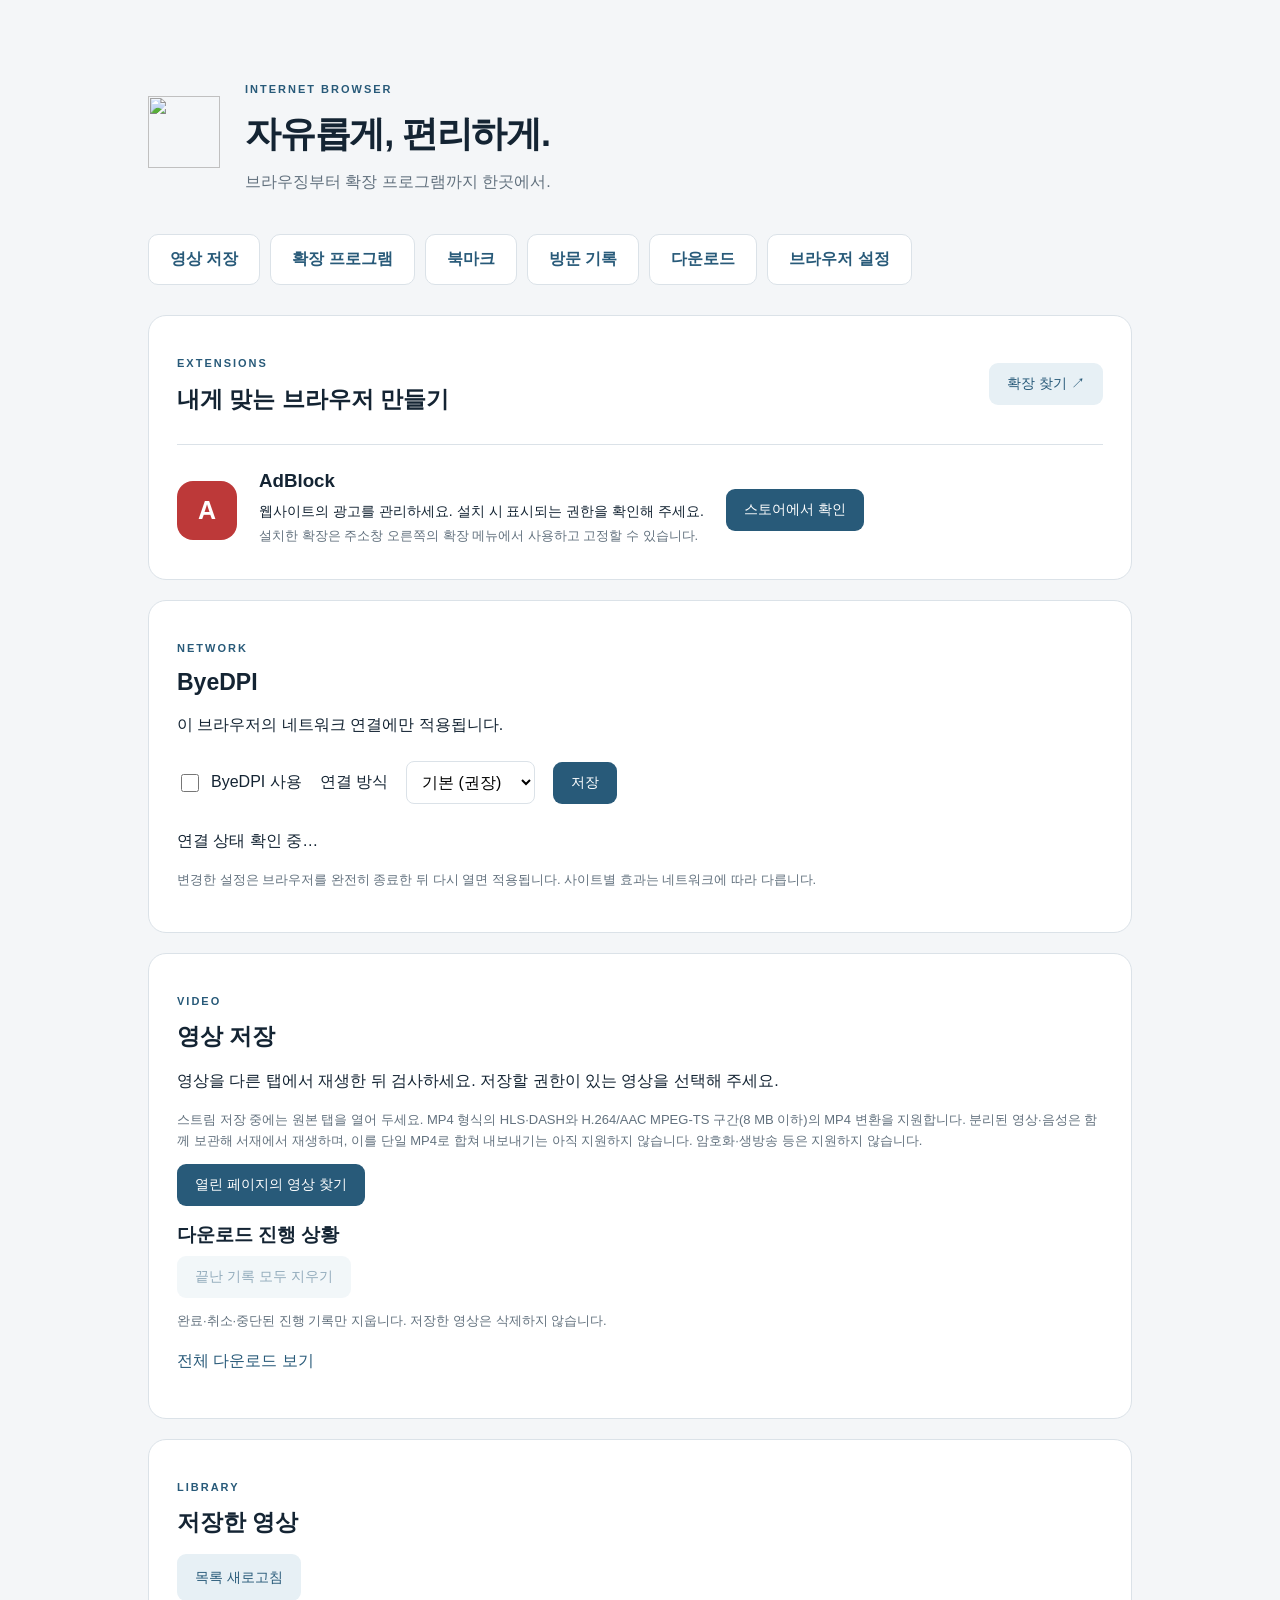
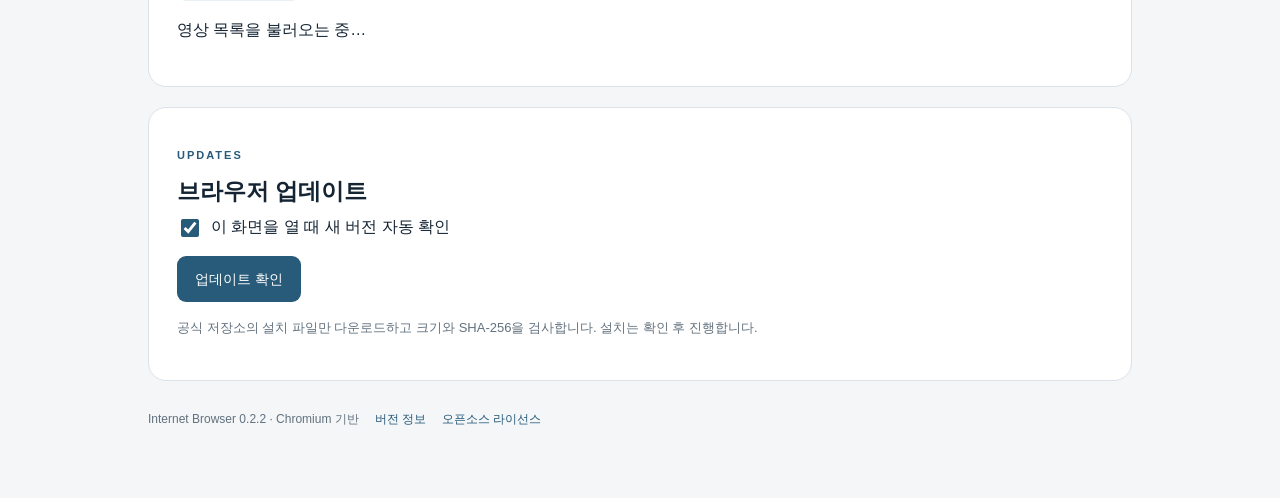
==== native/chromium/windows/resources/index.html @ b32a6915 "fix(video): clear progress records and save generic HLS audio" ====
<!doctype html>
<html lang="ko">
<head><meta charset="utf-8"><meta name="viewport" content="width=device-width, initial-scale=1">
<title>Internet Browser</title><link rel="stylesheet" href="style.css"></head>
<body>
<main>
  <header><img src="logo.svg" width="72" height="72" alt="" aria-hidden="true"><div><p class="eyebrow">INTERNET BROWSER</p><h1>자유롭게, 편리하게.</h1><p>브라우징부터 확장 프로그램까지 한곳에서.</p></div></header>
  <nav aria-label="브라우저 기능">
    <a href="#capture-section">영상 저장</a>
    <a href="chrome://extensions/">확장 프로그램</a>
    <a href="chrome://bookmarks/">북마크</a>
    <a href="chrome://history/">방문 기록</a>
    <a href="chrome://downloads/">다운로드</a>
    <a href="chrome://settings/">브라우저 설정</a>
  </nav>
  <section>
    <div class="section-heading"><div><p class="eyebrow">EXTENSIONS</p><h2>내게 맞는 브라우저 만들기</h2></div><a class="button secondary" href="https://chromewebstore.google.com/">확장 찾기 ↗</a></div>
    <article><div class="badge">A</div><div><h3>AdBlock</h3><p>웹사이트의 광고를 관리하세요. 설치 시 표시되는 권한을 확인해 주세요.</p><p class="muted">설치한 확장은 주소창 오른쪽의 확장 메뉴에서 사용하고 고정할 수 있습니다.</p></div><a class="button" href="https://chromewebstore.google.com/detail/adblock/gighmmpiobklfepjocnamgkkbiglidom">스토어에서 확인</a></article>
  </section>
  <section>
    <p class="eyebrow">NETWORK</p><h2>ByeDPI</h2><p>이 브라우저의 네트워크 연결에만 적용됩니다.</p>
    <form id="dpi-form"><label class="toggle"><input id="enabled" type="checkbox"> ByeDPI 사용</label>
      <label for="preset">연결 방식</label><select id="preset" required><option value="balanced">기본 (권장)</option><option value="split">분할 전송</option><option value="disorder">역순 전송</option><option value="aggressive">강화 우회</option><option value="custom">사용자 지정</option></select>
      <fieldset id="custom-options" hidden disabled><legend>사용자 지정 옵션</legend>
        <div><label class="toggle"><input id="custom-split" type="checkbox" checked> 분할 전송</label><input id="custom-splitValue" aria-label="분할 위치" type="text" value="1+s" maxlength="32" pattern="-?[0-9]{1,5}(:[0-9]{1,3}){0,2}(\+[shnem]{1,3})?"></div>
        <div><label class="toggle"><input id="custom-disorder" type="checkbox"> 역순 전송</label><input id="custom-disorderValue" aria-label="역순 위치" type="text" value="3+s" maxlength="32" pattern="-?[0-9]{1,5}(:[0-9]{1,3}){0,2}(\+[shnem]{1,3})?"></div>
        <div><label class="toggle"><input id="custom-tlsRecord" type="checkbox" checked> TLS 레코드 분할</label><input id="custom-tlsValue" aria-label="TLS 분할 위치" type="text" value="1+s" maxlength="32" pattern="-?[0-9]{1,5}(:[0-9]{1,3}){0,2}(\+[shnem]{1,3})?"></div>
        <label class="toggle"><input id="custom-autoRetry" type="checkbox" checked> 자동 재시도</label>
        <label class="toggle"><input id="custom-httpModification" type="checkbox"> HTTP 헤더 변형</label>
        <div><label class="toggle"><input id="custom-fakePacket" type="checkbox"> 가짜 패킷 사용</label><label for="custom-fakeTtl">TTL (1–64)</label><input id="custom-fakeTtl" type="number" min="1" max="64" step="1" value="8"></div>
        <p class="muted">분할 위치 예: 1+s, 3+s, -1+e. 선택한 옵션은 이 브라우저에만 적용됩니다.</p>
      </fieldset>
      <button type="submit">저장</button>
    </form>
    <p id="transport-status" role="status">연결 상태 확인 중…</p><p id="save-status" role="status"></p>
    <p class="muted">변경한 설정은 브라우저를 완전히 종료한 뒤 다시 열면 적용됩니다. 사이트별 효과는 네트워크에 따라 다릅니다.</p>
  </section>
  <section id="legacy-section" hidden>
    <p class="eyebrow">YOUR DATA</p><h2>이전 브라우저의 데이터</h2>
    <p>기존 데이터는 보관한 채 새 브라우저에서도 사용할 수 있습니다.</p>
    <button id="import-bookmarks">북마크 가져오기</button><p id="import-status" role="status"></p>
    <details><summary>이전 방문 기록</summary><ul id="legacy-history"></ul></details>
  </section>
  <section id="capture-section">
    <p class="eyebrow">VIDEO</p><h2>영상 저장</h2>
    <p>영상을 다른 탭에서 재생한 뒤 검사하세요. 저장할 권한이 있는 영상을 선택해 주세요.</p>
    <p class="muted">스트림 저장 중에는 원본 탭을 열어 두세요. MP4 형식의 HLS·DASH와 H.264/AAC MPEG-TS 구간(8 MB 이하)의 MP4 변환을 지원합니다. 분리된 영상·음성은 함께 보관해 서재에서 재생하며, 이를 단일 MP4로 합쳐 내보내기는 아직 지원하지 않습니다. 암호화·생방송 등은 지원하지 않습니다.</p>
    <button id="scan-videos">열린 페이지의 영상 찾기</button>
    <p id="capture-status" role="status"></p><ul id="capture-reasons"></ul><div id="capture-results"></div>
    <h3>다운로드 진행 상황</h3>
    <button id="clear-video-transfers" class="secondary" disabled>끝난 기록 모두 지우기</button>
    <p class="muted">완료·취소·중단된 진행 기록만 지웁니다. 저장한 영상은 삭제하지 않습니다.</p>
    <div id="video-transfers"></div>
    <p><a href="chrome://downloads/">전체 다운로드 보기</a></p>
  </section>
  <section>
    <p class="eyebrow">LIBRARY</p><h2>저장한 영상</h2>
    <p><button id="refresh-videos" class="secondary">목록 새로고침</button></p><p id="video-status" role="status">영상 목록을 불러오는 중…</p><ul id="videos"></ul>
  </section>
  <section id="update-section">
    <p class="eyebrow">UPDATES</p><h2>브라우저 업데이트</h2>
    <label class="toggle"><input id="update-auto" type="checkbox" checked> 이 화면을 열 때 새 버전 자동 확인</label>
    <p><button id="update-check">업데이트 확인</button></p><p id="update-status" role="status"></p>
    <div id="update-release" hidden><h3 id="update-title"></h3><pre id="update-notes"></pre>
      <p><a id="update-page" target="_blank" rel="noopener">공식 릴리스 보기 ↗</a></p>
      <button id="update-download" disabled>다운로드 및 검증</button>
      <button id="update-install" hidden>검증된 업데이트 설치</button>
      <button id="update-settings" hidden>Android 설치 권한 설정</button>
      <button id="update-snooze" class="secondary">7일 뒤 다시 알림</button>
    </div>
    <p class="muted">공식 저장소의 설치 파일만 다운로드하고 크기와 SHA-256을 검사합니다. 설치는 확인 후 진행합니다.</p>
  </section>
  <footer>Internet Browser 0.2.2 · Chromium 기반 <a href="chrome://version/">버전 정보</a> <a href="licenses.html">오픈소스 라이선스</a></footer>
</main><script type="module" src="app.js"></script>
</body></html>
---- native/chromium/windows/resources/style.css ----
:root{font-family:"Segoe UI","Malgun Gothic",sans-serif;color-scheme:light dark;--bg:#f4f6f8;--paper:#fff;--fg:#142433;--muted:#62717e;--line:#dbe2e8;--accent:#285a79;--soft:#e7f0f5}*{box-sizing:border-box}body{margin:0;background:var(--bg);color:var(--fg)}main{max-width:1040px;margin:70px auto;padding:0 28px}header{display:flex;align-items:center;gap:25px;margin-bottom:40px}.mark{font-size:72px;line-height:1}.eyebrow{font-size:11px;letter-spacing:2px;font-weight:700;color:var(--accent)}h1{font-size:36px;letter-spacing:-1.2px;margin:10px 0}h2{font-size:23px;margin:9px 0}h3{margin:0 0 8px}p{line-height:1.6}header p:last-child{margin:0;color:var(--muted)}nav{display:flex;gap:10px;flex-wrap:wrap;margin:30px 0}a{color:var(--accent);text-decoration:none}nav a{padding:14px 21px;border-radius:10px;background:var(--paper);border:1px solid var(--line);font-weight:600}a:hover{text-decoration:underline}section{background:var(--paper);border:1px solid var(--line);border-radius:18px;padding:28px;margin:20px 0}.section-heading{display:flex;justify-content:space-between;align-items:center;gap:18px}article{display:flex;align-items:center;gap:22px;border-top:1px solid var(--line);padding-top:25px;margin-top:20px}article p{font-size:14px;margin:4px 0}.badge{font-size:25px;font-weight:800;padding:15px 21px;color:#fff;background:#bd3939;border-radius:16px}.button,button{display:inline-block;flex-shrink:0;white-space:nowrap;border:0;border-radius:9px;background:var(--accent);color:white;font:inherit;font-size:14px;padding:12px 18px;cursor:pointer}.secondary{background:var(--soft);color:var(--accent)}.muted{color:var(--muted);font-size:13px}form{display:flex;gap:18px;align-items:center;flex-wrap:wrap;margin:24px 0}.toggle{display:flex;gap:9px;align-items:center}input{width:18px;height:18px;accent-color:var(--accent)}select{padding:11px;font:inherit;border:1px solid var(--line);border-radius:8px;background:var(--paper)}footer{font-size:12px;color:var(--muted);display:flex;gap:16px;flex-wrap:wrap;margin:30px 0}button:disabled{opacity:.5;cursor:wait}a:focus-visible,button:focus-visible,input:focus-visible,select:focus-visible{outline:3px solid #3d96d8;outline-offset:4px}@media(max-width:760px){main{margin:35px auto}h1{font-size:28px}article{flex-wrap:wrap}.section-heading{align-items:flex-start;flex-direction:column}}@media(prefers-color-scheme:dark){:root{--bg:#101a22;--paper:#192630;--fg:#edf3f8;--muted:#a2b1bc;--line:#334450;--accent:#8fc9e9;--soft:#233d4e}.button,button{color:#10212c}.secondary{color:var(--accent)}}

[hidden]{display:none!important}#custom-options{flex-basis:100%;display:grid;grid-template-columns:repeat(2,minmax(0,1fr));gap:18px;padding:20px;border:1px solid var(--line);border-radius:10px}#custom-options>div{display:flex;gap:10px;align-items:center;flex-wrap:wrap}#custom-options p{grid-column:1/-1}#custom-options input[type=text],#custom-options input[type=number]{width:130px;height:auto;padding:8px;font:inherit;border:1px solid var(--line);border-radius:6px;background:var(--paper);color:var(--fg)}@media(max-width:600px){#custom-options{grid-template-columns:1fr}}

pre{white-space:pre-wrap;overflow-wrap:anywhere;font:12px/1.7 ui-monospace,Consolas,monospace}

#videos{list-style:none;padding:0}#videos li{display:flex;align-items:center;gap:10px;margin:12px 0}#videos li>button:first-child{white-space:normal;overflow-wrap:anywhere;text-align:left;flex:1;min-width:0}#videos .rename-video{flex:none}
#capture-results article>div{min-width:0;flex:1}#capture-results select{max-width:100%;white-space:normal}#capture-reasons{font-size:14px;line-height:1.7}.video-transfer{border-top:1px solid var(--line);padding:12px 0;overflow-wrap:anywhere}.video-transfer progress{display:block;width:100%;margin:10px 0}.video-transfer button{margin:4px 8px 4px 0}
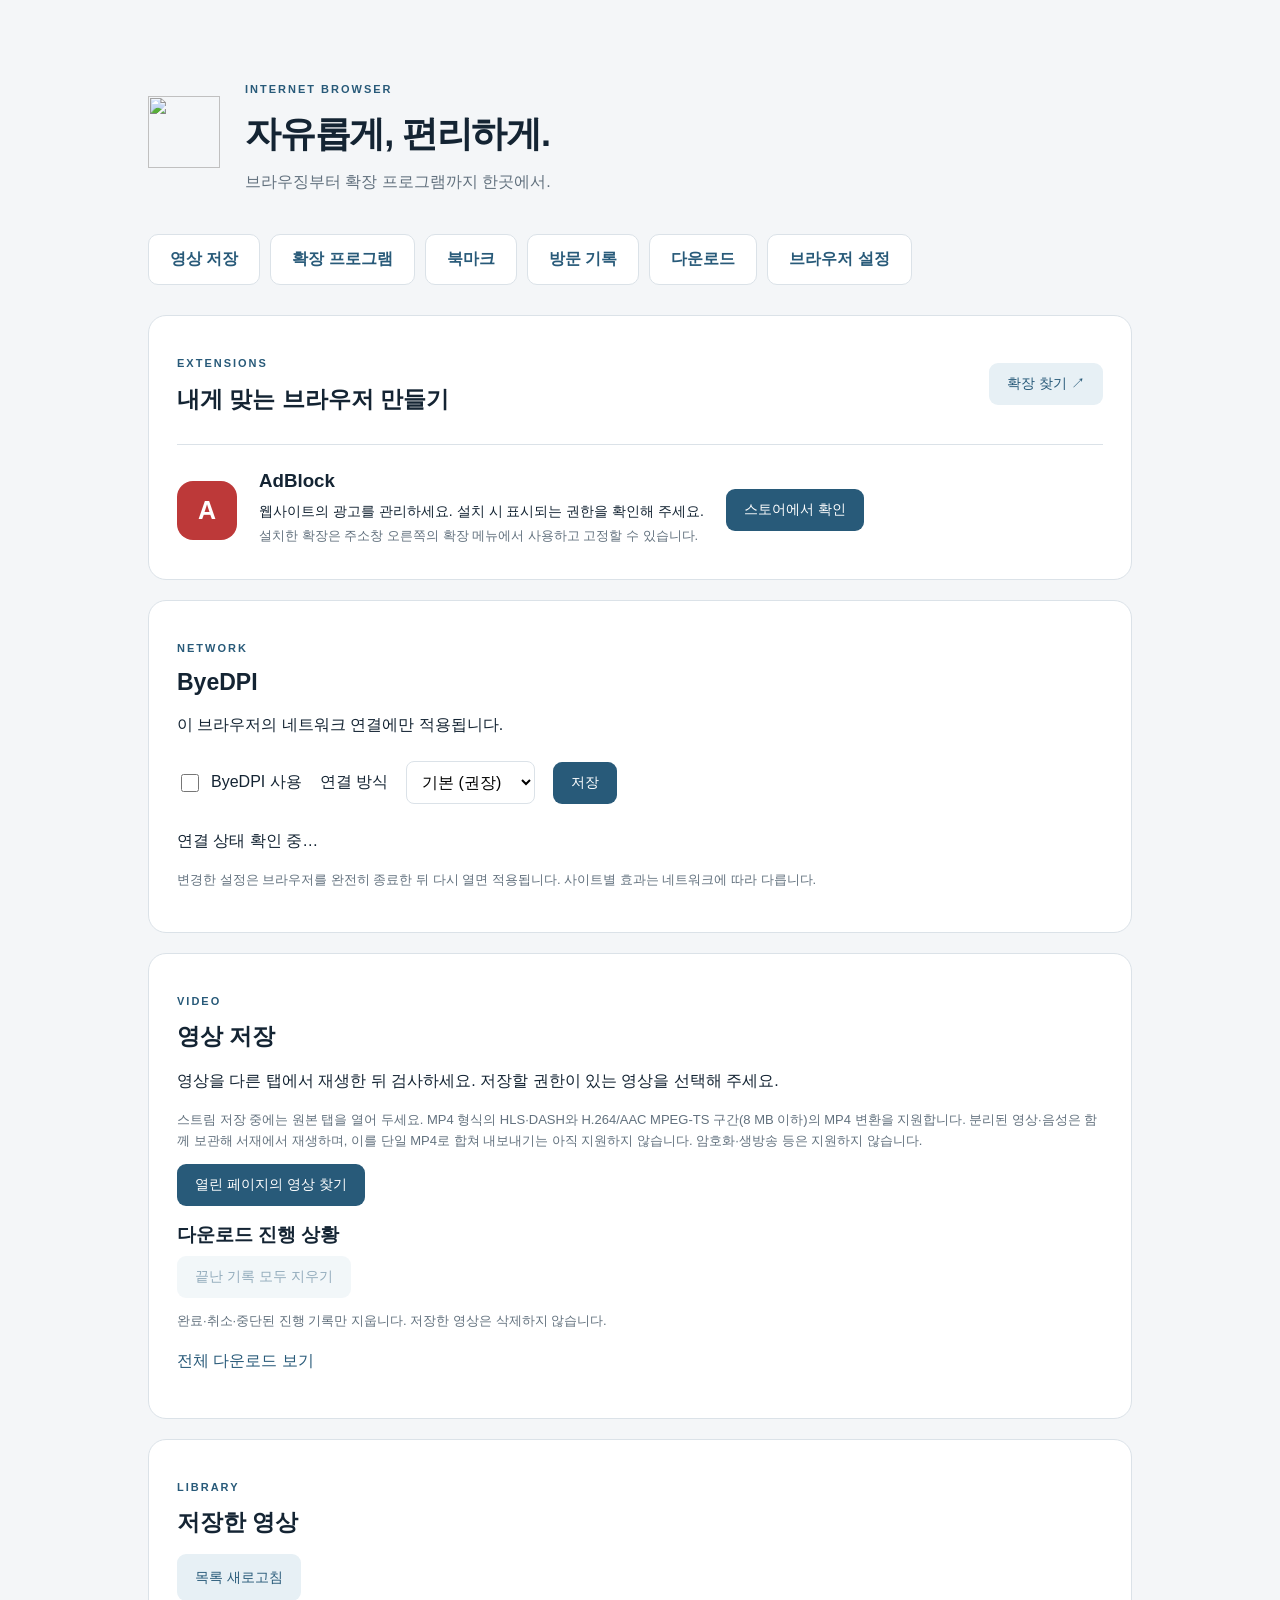
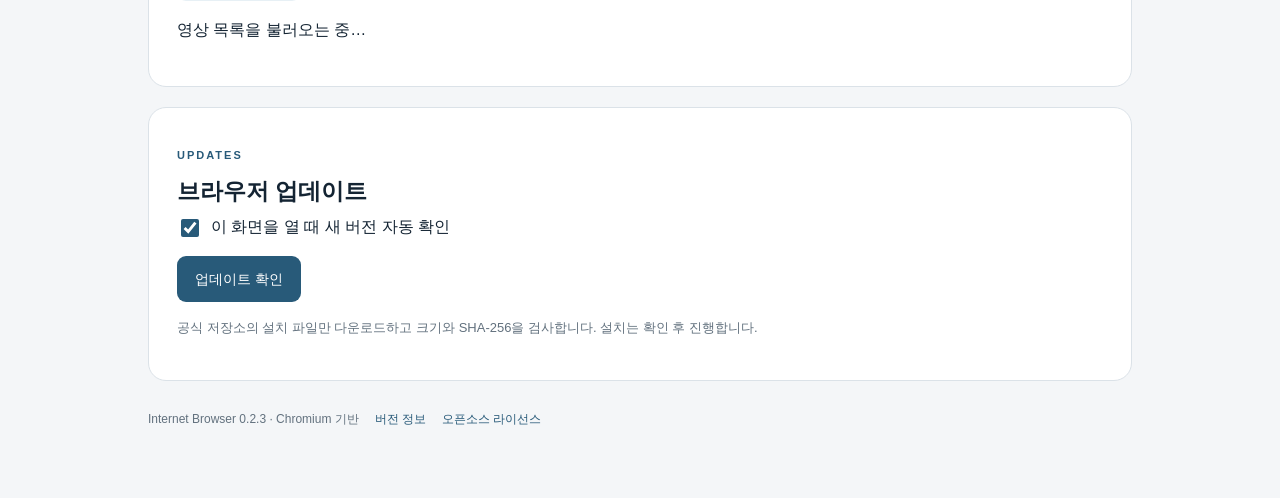
==== commit de0a0dfd: "Fix Android private video playback and add external app routing preference for v0.2.3" ====
--- a/native/chromium/windows/resources/index.html
+++ b/native/chromium/windows/resources/index.html
@@ -35,6 +35,12 @@
     <p id="transport-status" role="status">연결 상태 확인 중…</p><p id="save-status" role="status"></p>
     <p class="muted">변경한 설정은 브라우저를 완전히 종료한 뒤 다시 열면 적용됩니다. 사이트별 효과는 네트워크에 따라 다릅니다.</p>
   </section>
+  <section id="navigation-section" hidden>
+    <p class="eyebrow">BROWSING</p><h2>링크 열기</h2>
+    <label class="toggle"><input id="block-external-apps" type="checkbox" checked> 웹 링크를 외부 앱으로 자동 열지 않기</label>
+    <p class="muted">지원 앱이 설치돼 있어도 웹사이트는 이 브라우저에서 엽니다. 앱 전용 링크에 웹 주소가 없으면 열리지 않을 수 있습니다. 전화·문자·이메일 링크와 업데이트 설치는 별도로 동작합니다.</p>
+    <p id="navigation-status" role="status"></p>
+  </section>
   <section id="legacy-section" hidden>
     <p class="eyebrow">YOUR DATA</p><h2>이전 브라우저의 데이터</h2>
     <p>기존 데이터는 보관한 채 새 브라우저에서도 사용할 수 있습니다.</p>
@@ -70,6 +76,6 @@
     </div>
     <p class="muted">공식 저장소의 설치 파일만 다운로드하고 크기와 SHA-256을 검사합니다. 설치는 확인 후 진행합니다.</p>
   </section>
-  <footer>Internet Browser 0.2.2 · Chromium 기반 <a href="chrome://version/">버전 정보</a> <a href="licenses.html">오픈소스 라이선스</a></footer>
+  <footer>Internet Browser 0.2.3 · Chromium 기반 <a href="chrome://version/">버전 정보</a> <a href="licenses.html">오픈소스 라이선스</a></footer>
 </main><script type="module" src="app.js"></script>
 </body></html>
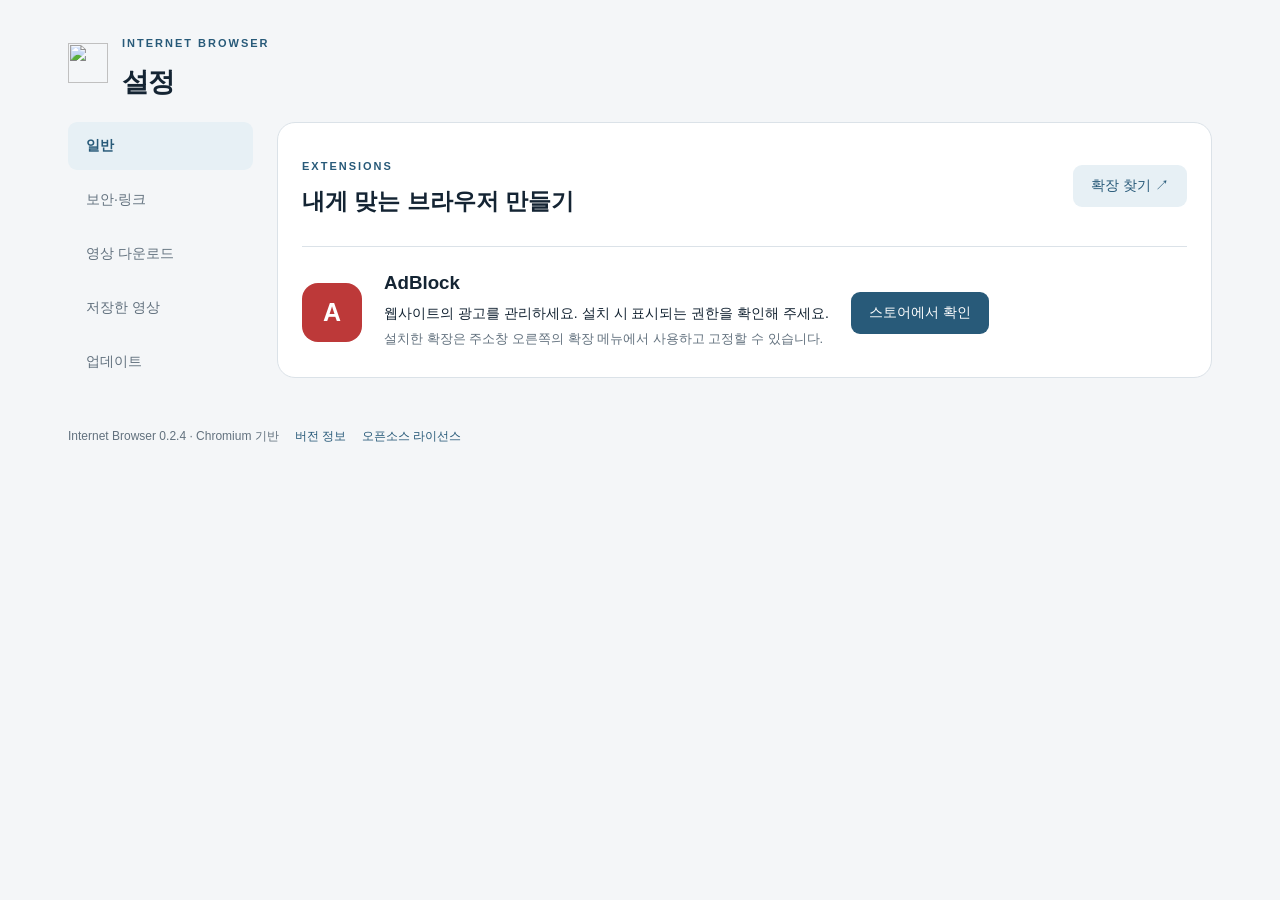
==== commit 468dfe37: "Add dedicated settings, update progress and video management for v0.2.4" ====
--- a/native/chromium/windows/resources/index.html
+++ b/native/chromium/windows/resources/index.html
@@ -1,22 +1,32 @@
 <!doctype html>
 <html lang="ko">
 <head><meta charset="utf-8"><meta name="viewport" content="width=device-width, initial-scale=1">
-<title>Internet Browser</title><link rel="stylesheet" href="style.css"></head>
+<title>Internet Browser 설정</title><link rel="stylesheet" href="style.css"></head>
 <body>
 <main>
-  <header><img src="logo.svg" width="72" height="72" alt="" aria-hidden="true"><div><p class="eyebrow">INTERNET BROWSER</p><h1>자유롭게, 편리하게.</h1><p>브라우징부터 확장 프로그램까지 한곳에서.</p></div></header>
-  <nav aria-label="브라우저 기능">
-    <a href="#capture-section">영상 저장</a>
-    <a href="chrome://extensions/">확장 프로그램</a>
-    <a href="chrome://bookmarks/">북마크</a>
-    <a href="chrome://history/">방문 기록</a>
-    <a href="chrome://downloads/">다운로드</a>
-    <a href="chrome://settings/">브라우저 설정</a>
+  <header class="settings-header"><img src="logo.svg" width="40" height="40" alt=""><div><p class="eyebrow">INTERNET BROWSER</p><h1>설정</h1></div></header>
+  <div class="settings-layout">
+  <nav class="settings-tabs" role="tablist" aria-label="설정 항목">
+    <button role="tab" id="tab-general" aria-controls="panel-general" aria-selected="true" tabindex="0" data-settings-tab="general">일반</button>
+    <button role="tab" id="tab-security" aria-controls="panel-security" aria-selected="false" tabindex="-1" data-settings-tab="security">보안·링크</button>
+    <button role="tab" id="tab-video" aria-controls="panel-video" aria-selected="false" tabindex="-1" data-settings-tab="video">영상 다운로드</button>
+    <button role="tab" id="tab-library" aria-controls="panel-library" aria-selected="false" tabindex="-1" data-settings-tab="library">저장한 영상</button>
+    <button role="tab" id="tab-updates" aria-controls="panel-updates" aria-selected="false" tabindex="-1" data-settings-tab="updates">업데이트</button>
   </nav>
+  <div class="settings-content">
+  <div role="tabpanel" id="panel-general" aria-labelledby="tab-general" data-settings-panel="general">
   <section>
     <div class="section-heading"><div><p class="eyebrow">EXTENSIONS</p><h2>내게 맞는 브라우저 만들기</h2></div><a class="button secondary" href="https://chromewebstore.google.com/">확장 찾기 ↗</a></div>
     <article><div class="badge">A</div><div><h3>AdBlock</h3><p>웹사이트의 광고를 관리하세요. 설치 시 표시되는 권한을 확인해 주세요.</p><p class="muted">설치한 확장은 주소창 오른쪽의 확장 메뉴에서 사용하고 고정할 수 있습니다.</p></div><a class="button" href="https://chromewebstore.google.com/detail/adblock/gighmmpiobklfepjocnamgkkbiglidom">스토어에서 확인</a></article>
   </section>
+  <section id="legacy-section" hidden>
+    <p class="eyebrow">YOUR DATA</p><h2>이전 브라우저의 데이터</h2>
+    <p>기존 데이터는 보관한 채 새 브라우저에서도 사용할 수 있습니다.</p>
+    <button id="import-bookmarks">북마크 가져오기</button><p id="import-status" role="status"></p>
+    <details><summary>이전 방문 기록</summary><ul id="legacy-history"></ul></details>
+  </section>
+  </div>
+  <div role="tabpanel" id="panel-security" aria-labelledby="tab-security" data-settings-panel="security" hidden>
   <section>
     <p class="eyebrow">NETWORK</p><h2>ByeDPI</h2><p>이 브라우저의 네트워크 연결에만 적용됩니다.</p>
     <form id="dpi-form"><label class="toggle"><input id="enabled" type="checkbox"> ByeDPI 사용</label>
@@ -41,17 +51,16 @@
     <p class="muted">지원 앱이 설치돼 있어도 웹사이트는 이 브라우저에서 엽니다. 앱 전용 링크에 웹 주소가 없으면 열리지 않을 수 있습니다. 전화·문자·이메일 링크와 업데이트 설치는 별도로 동작합니다.</p>
     <p id="navigation-status" role="status"></p>
   </section>
-  <section id="legacy-section" hidden>
-    <p class="eyebrow">YOUR DATA</p><h2>이전 브라우저의 데이터</h2>
-    <p>기존 데이터는 보관한 채 새 브라우저에서도 사용할 수 있습니다.</p>
-    <button id="import-bookmarks">북마크 가져오기</button><p id="import-status" role="status"></p>
-    <details><summary>이전 방문 기록</summary><ul id="legacy-history"></ul></details>
-  </section>
+  </div>
+  <div role="tabpanel" id="panel-video" aria-labelledby="tab-video" data-settings-panel="video" hidden>
   <section id="capture-section">
     <p class="eyebrow">VIDEO</p><h2>영상 저장</h2>
     <p>영상을 다른 탭에서 재생한 뒤 검사하세요. 저장할 권한이 있는 영상을 선택해 주세요.</p>
     <p class="muted">스트림 저장 중에는 원본 탭을 열어 두세요. MP4 형식의 HLS·DASH와 H.264/AAC MPEG-TS 구간(8 MB 이하)의 MP4 변환을 지원합니다. 분리된 영상·음성은 함께 보관해 서재에서 재생하며, 이를 단일 MP4로 합쳐 내보내기는 아직 지원하지 않습니다. 암호화·생방송 등은 지원하지 않습니다.</p>
-    <button id="scan-videos">열린 페이지의 영상 찾기</button>
+    <label for="capture-tab">영상을 찾을 웹 탭</label>
+    <select id="capture-tab" aria-label="영상을 찾을 웹 탭"></select>
+    <button id="refresh-capture-tabs" class="secondary">탭 목록 새로고침</button>
+    <button id="scan-videos">선택한 탭에서 영상 찾기</button>
     <p id="capture-status" role="status"></p><ul id="capture-reasons"></ul><div id="capture-results"></div>
     <h3>다운로드 진행 상황</h3>
     <button id="clear-video-transfers" class="secondary" disabled>끝난 기록 모두 지우기</button>
@@ -59,10 +68,19 @@
     <div id="video-transfers"></div>
     <p><a href="chrome://downloads/">전체 다운로드 보기</a></p>
   </section>
+  </div>
+  <div role="tabpanel" id="panel-library" aria-labelledby="tab-library" data-settings-panel="library" hidden>
   <section>
     <p class="eyebrow">LIBRARY</p><h2>저장한 영상</h2>
-    <p><button id="refresh-videos" class="secondary">목록 새로고침</button></p><p id="video-status" role="status">영상 목록을 불러오는 중…</p><ul id="videos"></ul>
+    <p><button id="refresh-videos" class="secondary">목록 새로고침</button>
+    <button id="select-all-videos" class="secondary">모두 선택·해제</button>
+    <button id="hide-selected-videos" class="secondary">선택한 기록만 지우기</button>
+    <button id="delete-selected-videos" class="secondary">선택한 영상 파일 삭제</button></p>
+    <p class="muted">기록만 지우면 파일은 유지됩니다. 파일 삭제는 영상과 함께 저장된 음성 파일을 지우며 되돌릴 수 없습니다.</p>
+    <p id="video-status" role="status">영상 목록을 불러오는 중…</p><ul id="videos"></ul>
   </section>
+  </div>
+  <div role="tabpanel" id="panel-updates" aria-labelledby="tab-updates" data-settings-panel="updates" hidden>
   <section id="update-section">
     <p class="eyebrow">UPDATES</p><h2>브라우저 업데이트</h2>
     <label class="toggle"><input id="update-auto" type="checkbox" checked> 이 화면을 열 때 새 버전 자동 확인</label>
@@ -70,12 +88,18 @@
     <div id="update-release" hidden><h3 id="update-title"></h3><pre id="update-notes"></pre>
       <p><a id="update-page" target="_blank" rel="noopener">공식 릴리스 보기 ↗</a></p>
       <button id="update-download" disabled>다운로드 및 검증</button>
-      <button id="update-install" hidden>검증된 업데이트 설치</button>
+      <div id="update-progress-area" hidden><progress id="update-progress" max="100" value="0" aria-label="업데이트 다운로드 진행률"></progress><p id="update-progress-label" role="status"></p></div>
+      <button id="update-install" hidden>설치 계속하기</button>
+      <button id="update-security" hidden>보안 설정 열기</button>
       <button id="update-settings" hidden>Android 설치 권한 설정</button>
+      <button id="update-location" hidden>APK·설치 파일 저장 위치 열기</button>
+      <p id="update-return-help" hidden>갤럭시: 보안 및 개인정보 보호 → 보안 위험 자동 차단을 확인한 뒤 돌아와 ‘설치 계속하기’를 누르세요. 앱을 삭제할 필요는 없습니다. 설치 후에는 변경한 보안 설정을 다시 확인하세요.</p>
       <button id="update-snooze" class="secondary">7일 뒤 다시 알림</button>
     </div>
     <p class="muted">공식 저장소의 설치 파일만 다운로드하고 크기와 SHA-256을 검사합니다. 설치는 확인 후 진행합니다.</p>
   </section>
-  <footer>Internet Browser 0.2.3 · Chromium 기반 <a href="chrome://version/">버전 정보</a> <a href="licenses.html">오픈소스 라이선스</a></footer>
+  </div>
+  </div></div>
+  <footer>Internet Browser 0.2.4 · Chromium 기반 <a href="chrome://version/">버전 정보</a> <a href="licenses.html">오픈소스 라이선스</a></footer>
 </main><script type="module" src="app.js"></script>
 </body></html>
--- a/native/chromium/windows/resources/style.css
+++ b/native/chromium/windows/resources/style.css
@@ -6,3 +6,6 @@
 
 #videos{list-style:none;padding:0}#videos li{display:flex;align-items:center;gap:10px;margin:12px 0}#videos li>button:first-child{white-space:normal;overflow-wrap:anywhere;text-align:left;flex:1;min-width:0}#videos .rename-video{flex:none}
 #capture-results article>div{min-width:0;flex:1}#capture-results select{max-width:100%;white-space:normal}#capture-reasons{font-size:14px;line-height:1.7}.video-transfer{border-top:1px solid var(--line);padding:12px 0;overflow-wrap:anywhere}.video-transfer progress{display:block;width:100%;margin:10px 0}.video-transfer button{margin:4px 8px 4px 0}
+
+main{max-width:1200px;margin:24px auto}.settings-header{gap:14px;margin-bottom:20px}.settings-header h1{font-size:27px;margin:2px 0}.settings-layout{display:grid;grid-template-columns:185px minmax(0,1fr);gap:24px}.settings-tabs{display:flex;flex-direction:column;gap:6px;align-self:start;position:sticky;top:16px;margin:0}.settings-tabs button{background:transparent;color:var(--muted);text-align:left;padding:15px 18px}.settings-tabs button[aria-selected=true]{background:var(--soft);color:var(--accent);font-weight:700}.settings-content{min-width:0}.settings-content section:first-child{margin-top:0}.settings-content section{padding:24px}#capture-tab{display:block;width:100%;max-width:100%;margin:12px 0;overflow:hidden}#update-progress{width:100%;height:14px}#update-release button{margin:5px 4px 5px 0}#videos li{flex-wrap:wrap;padding:14px 0;border-bottom:1px solid var(--line)}#videos li>.play-video{flex:1;min-width:120px;white-space:normal;text-align:left;overflow-wrap:anywhere}#videos li>.select-video{flex:none}dialog{border:1px solid var(--line);border-radius:18px;max-width:min(92vw,520px);background:var(--paper);color:var(--fg);padding:24px}dialog::backdrop{background:#0008}dialog p{white-space:pre-wrap}dialog input{width:100%;height:auto;padding:12px;font:inherit}dialog .dialog-buttons{display:flex;justify-content:flex-end;gap:12px;margin-top:24px}
+@media(max-width:760px){main{margin:18px auto;padding:0 16px}.settings-layout{display:block}.settings-tabs{position:sticky;top:0;z-index:2;background:var(--bg);flex-direction:row;flex-wrap:nowrap;overflow-x:auto;padding:8px 0;margin-bottom:16px}.settings-tabs button{flex:none;padding:12px 16px}.settings-content section{padding:20px}}
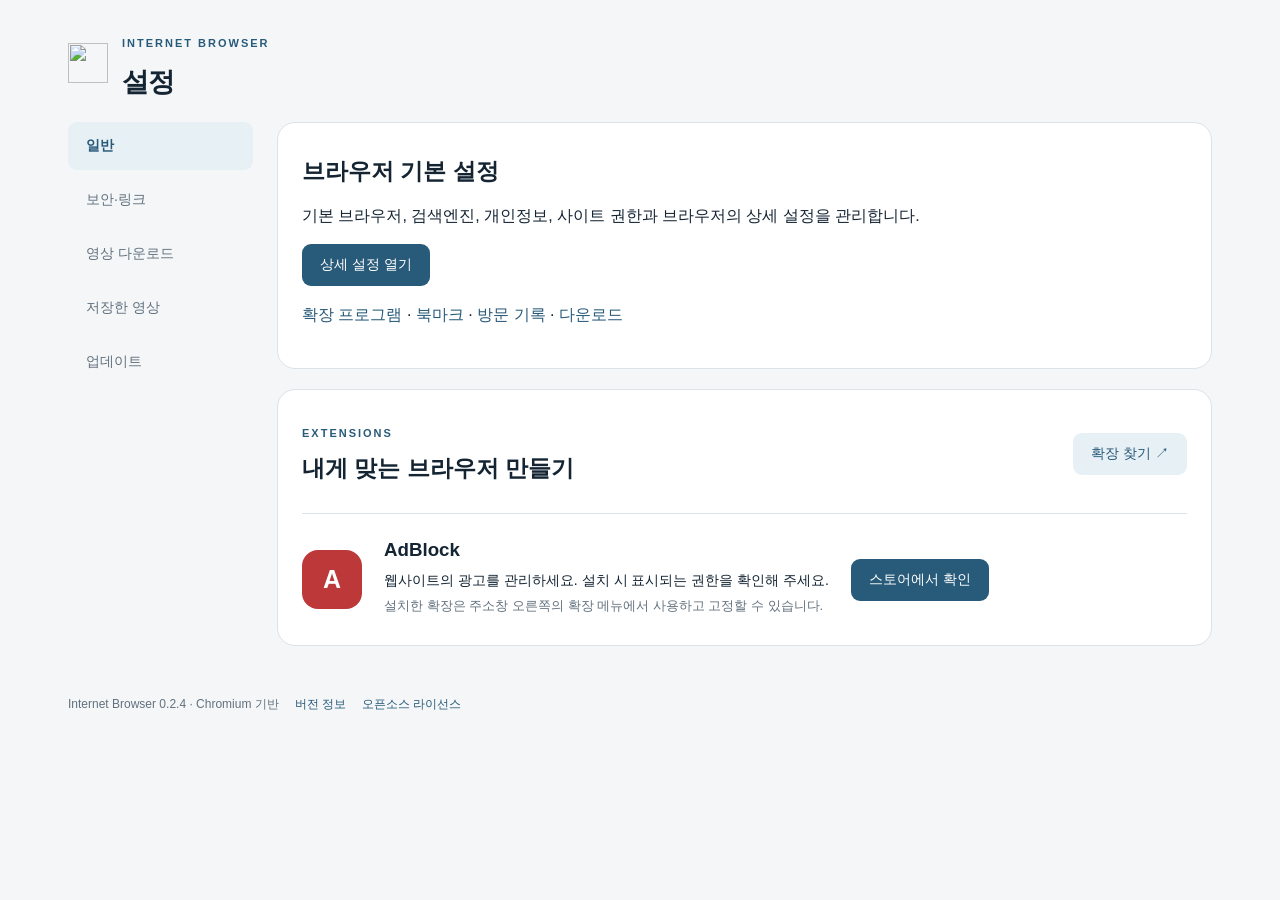
==== commit 750f25eb: "Qualify settings flows and scoped media deletion for v0.2.4" ====
--- a/native/chromium/windows/resources/index.html
+++ b/native/chromium/windows/resources/index.html
@@ -15,6 +15,11 @@
   </nav>
   <div class="settings-content">
   <div role="tabpanel" id="panel-general" aria-labelledby="tab-general" data-settings-panel="general">
+  <section><h2>브라우저 기본 설정</h2>
+    <p>기본 브라우저, 검색엔진, 개인정보, 사이트 권한과 브라우저의 상세 설정을 관리합니다.</p>
+    <button id="browser-settings">상세 설정 열기</button><p id="browser-settings-status" role="status"></p>
+    <p><a href="chrome://extensions/" target="_blank">확장 프로그램</a> · <a href="chrome://bookmarks/" target="_blank">북마크</a> · <a href="chrome://history/" target="_blank">방문 기록</a> · <a href="chrome://downloads/" target="_blank">다운로드</a></p>
+  </section>
   <section>
     <div class="section-heading"><div><p class="eyebrow">EXTENSIONS</p><h2>내게 맞는 브라우저 만들기</h2></div><a class="button secondary" href="https://chromewebstore.google.com/">확장 찾기 ↗</a></div>
     <article><div class="badge">A</div><div><h3>AdBlock</h3><p>웹사이트의 광고를 관리하세요. 설치 시 표시되는 권한을 확인해 주세요.</p><p class="muted">설치한 확장은 주소창 오른쪽의 확장 메뉴에서 사용하고 고정할 수 있습니다.</p></div><a class="button" href="https://chromewebstore.google.com/detail/adblock/gighmmpiobklfepjocnamgkkbiglidom">스토어에서 확인</a></article>
@@ -72,7 +77,7 @@
   <div role="tabpanel" id="panel-library" aria-labelledby="tab-library" data-settings-panel="library" hidden>
   <section>
     <p class="eyebrow">LIBRARY</p><h2>저장한 영상</h2>
-    <p><button id="refresh-videos" class="secondary">목록 새로고침</button>
+    <p class="library-actions"><button id="refresh-videos" class="secondary">목록 새로고침</button>
     <button id="select-all-videos" class="secondary">모두 선택·해제</button>
     <button id="hide-selected-videos" class="secondary">선택한 기록만 지우기</button>
     <button id="delete-selected-videos" class="secondary">선택한 영상 파일 삭제</button></p>
--- a/native/chromium/windows/resources/style.css
+++ b/native/chromium/windows/resources/style.css
@@ -9,3 +9,4 @@
 
 main{max-width:1200px;margin:24px auto}.settings-header{gap:14px;margin-bottom:20px}.settings-header h1{font-size:27px;margin:2px 0}.settings-layout{display:grid;grid-template-columns:185px minmax(0,1fr);gap:24px}.settings-tabs{display:flex;flex-direction:column;gap:6px;align-self:start;position:sticky;top:16px;margin:0}.settings-tabs button{background:transparent;color:var(--muted);text-align:left;padding:15px 18px}.settings-tabs button[aria-selected=true]{background:var(--soft);color:var(--accent);font-weight:700}.settings-content{min-width:0}.settings-content section:first-child{margin-top:0}.settings-content section{padding:24px}#capture-tab{display:block;width:100%;max-width:100%;margin:12px 0;overflow:hidden}#update-progress{width:100%;height:14px}#update-release button{margin:5px 4px 5px 0}#videos li{flex-wrap:wrap;padding:14px 0;border-bottom:1px solid var(--line)}#videos li>.play-video{flex:1;min-width:120px;white-space:normal;text-align:left;overflow-wrap:anywhere}#videos li>.select-video{flex:none}dialog{border:1px solid var(--line);border-radius:18px;max-width:min(92vw,520px);background:var(--paper);color:var(--fg);padding:24px}dialog::backdrop{background:#0008}dialog p{white-space:pre-wrap}dialog input{width:100%;height:auto;padding:12px;font:inherit}dialog .dialog-buttons{display:flex;justify-content:flex-end;gap:12px;margin-top:24px}
 @media(max-width:760px){main{margin:18px auto;padding:0 16px}.settings-layout{display:block}.settings-tabs{position:sticky;top:0;z-index:2;background:var(--bg);flex-direction:row;flex-wrap:nowrap;overflow-x:auto;padding:8px 0;margin-bottom:16px}.settings-tabs button{flex:none;padding:12px 16px}.settings-content section{padding:20px}}
+.library-actions{display:flex;flex-wrap:wrap;gap:8px}
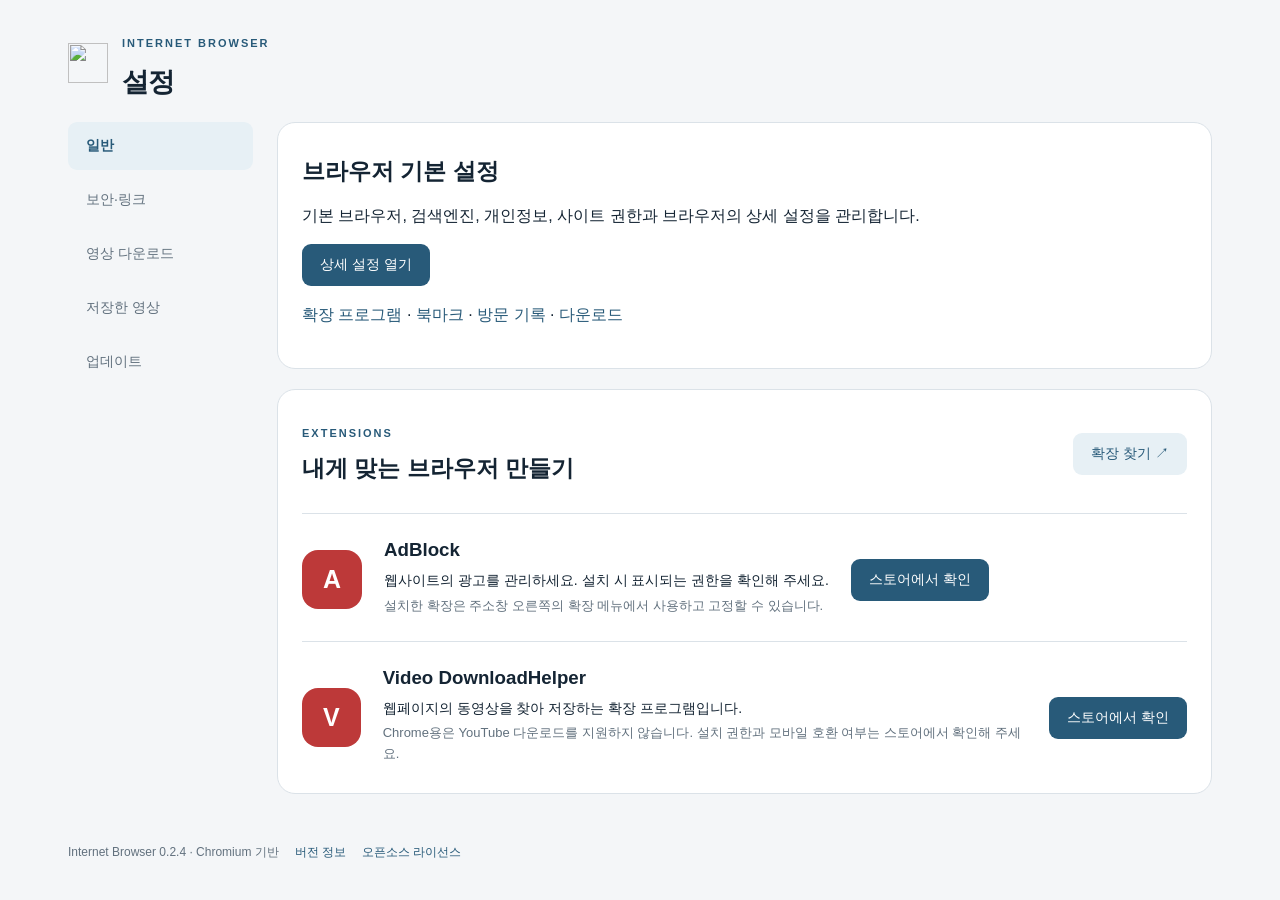
==== commit 3df2c737: "Fix Android settings theme, verified media saves and update handoff for v0.2.5" ====
--- a/native/chromium/windows/resources/index.html
+++ b/native/chromium/windows/resources/index.html
@@ -23,6 +23,7 @@
   <section>
     <div class="section-heading"><div><p class="eyebrow">EXTENSIONS</p><h2>내게 맞는 브라우저 만들기</h2></div><a class="button secondary" href="https://chromewebstore.google.com/">확장 찾기 ↗</a></div>
     <article><div class="badge">A</div><div><h3>AdBlock</h3><p>웹사이트의 광고를 관리하세요. 설치 시 표시되는 권한을 확인해 주세요.</p><p class="muted">설치한 확장은 주소창 오른쪽의 확장 메뉴에서 사용하고 고정할 수 있습니다.</p></div><a class="button" href="https://chromewebstore.google.com/detail/adblock/gighmmpiobklfepjocnamgkkbiglidom">스토어에서 확인</a></article>
+    <article><div class="badge">V</div><div><h3>Video DownloadHelper</h3><p>웹페이지의 동영상을 찾아 저장하는 확장 프로그램입니다.</p><p class="muted">Chrome용은 YouTube 다운로드를 지원하지 않습니다. 설치 권한과 모바일 호환 여부는 스토어에서 확인해 주세요.</p></div><a class="button" href="https://chromewebstore.google.com/detail/video-download-helper/lmjnegcaeklhafolokijcfjliaokphfk">스토어에서 확인</a></article>
   </section>
   <section id="legacy-section" hidden>
     <p class="eyebrow">YOUR DATA</p><h2>이전 브라우저의 데이터</h2>
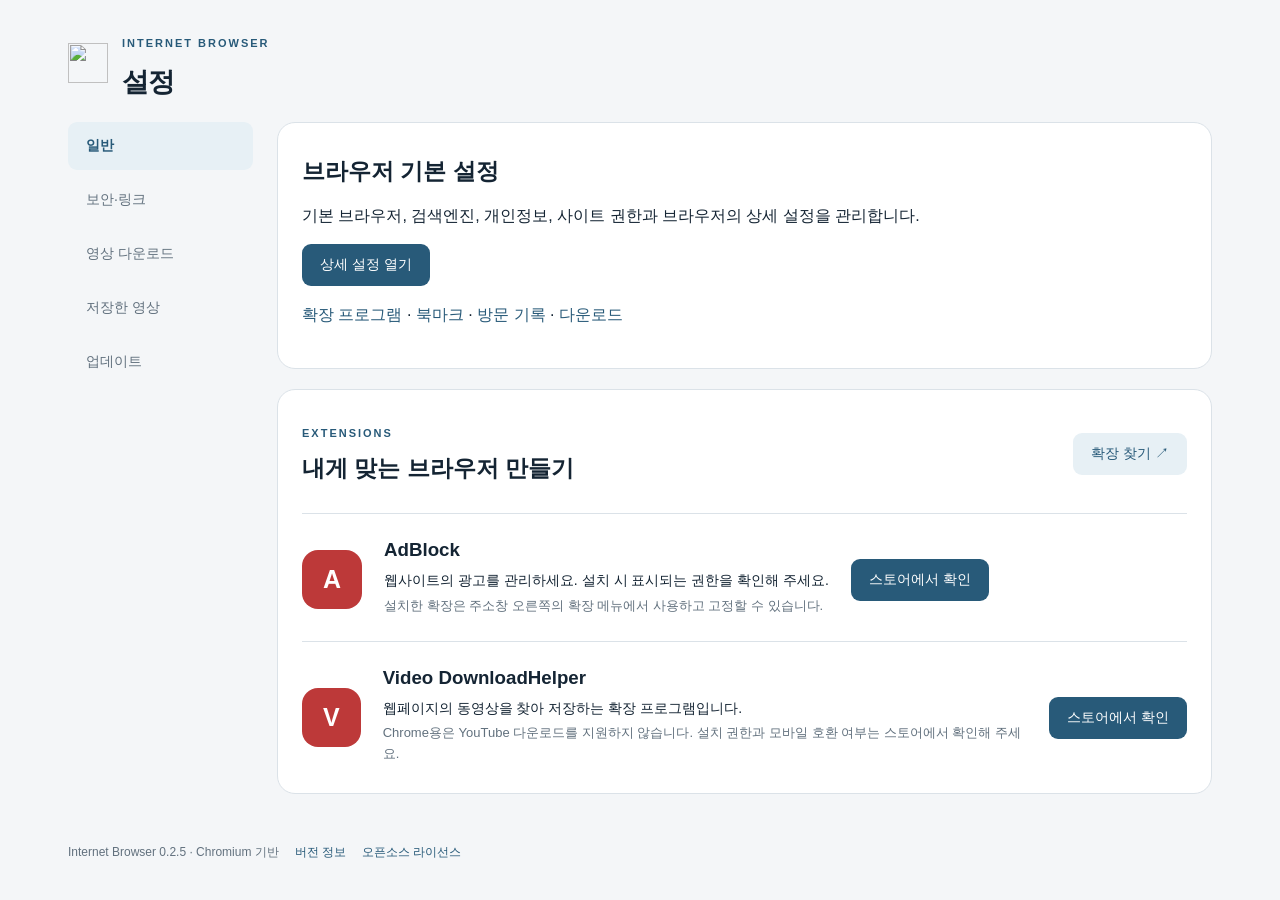
==== commit bef8c862: "Match settings version display to the v0.2.5 product manifest" ====
--- a/native/chromium/windows/resources/index.html
+++ b/native/chromium/windows/resources/index.html
@@ -22,8 +22,8 @@
   </section>
   <section>
     <div class="section-heading"><div><p class="eyebrow">EXTENSIONS</p><h2>내게 맞는 브라우저 만들기</h2></div><a class="button secondary" href="https://chromewebstore.google.com/">확장 찾기 ↗</a></div>
-    <article><div class="badge">A</div><div><h3>AdBlock</h3><p>웹사이트의 광고를 관리하세요. 설치 시 표시되는 권한을 확인해 주세요.</p><p class="muted">설치한 확장은 주소창 오른쪽의 확장 메뉴에서 사용하고 고정할 수 있습니다.</p></div><a class="button" href="https://chromewebstore.google.com/detail/adblock/gighmmpiobklfepjocnamgkkbiglidom">스토어에서 확인</a></article>
-    <article><div class="badge">V</div><div><h3>Video DownloadHelper</h3><p>웹페이지의 동영상을 찾아 저장하는 확장 프로그램입니다.</p><p class="muted">Chrome용은 YouTube 다운로드를 지원하지 않습니다. 설치 권한과 모바일 호환 여부는 스토어에서 확인해 주세요.</p></div><a class="button" href="https://chromewebstore.google.com/detail/video-download-helper/lmjnegcaeklhafolokijcfjliaokphfk">스토어에서 확인</a></article>
+    <article><div class="badge">A</div><div><h3>AdBlock</h3><p>웹사이트의 광고를 관리하세요. 설치 시 표시되는 권한을 확인해 주세요.</p><p class="muted">설치한 확장은 주소창 오른쪽의 확장 메뉴에서 사용하고 고정할 수 있습니다.</p></div><a class="button" target="_blank" rel="noopener" href="https://chromewebstore.google.com/detail/adblock/gighmmpiobklfepjocnamgkkbiglidom">스토어에서 확인</a></article>
+    <article><div class="badge">V</div><div><h3>Video DownloadHelper</h3><p>웹페이지의 동영상을 찾아 저장하는 확장 프로그램입니다.</p><p class="muted">Chrome용은 YouTube 다운로드를 지원하지 않습니다. 설치 권한과 모바일 호환 여부는 스토어에서 확인해 주세요.</p></div><a class="button" target="_blank" rel="noopener" href="https://chromewebstore.google.com/detail/video-download-helper/lmjnegcaeklhafolokijcfjliaokphfk">스토어에서 확인</a></article>
   </section>
   <section id="legacy-section" hidden>
     <p class="eyebrow">YOUR DATA</p><h2>이전 브라우저의 데이터</h2>
@@ -106,6 +106,6 @@
   </section>
   </div>
   </div></div>
-  <footer>Internet Browser 0.2.4 · Chromium 기반 <a href="chrome://version/">버전 정보</a> <a href="licenses.html">오픈소스 라이선스</a></footer>
+  <footer>Internet Browser 0.2.5 · Chromium 기반 <a href="chrome://version/">버전 정보</a> <a href="licenses.html">오픈소스 라이선스</a></footer>
 </main><script type="module" src="app.js"></script>
 </body></html>
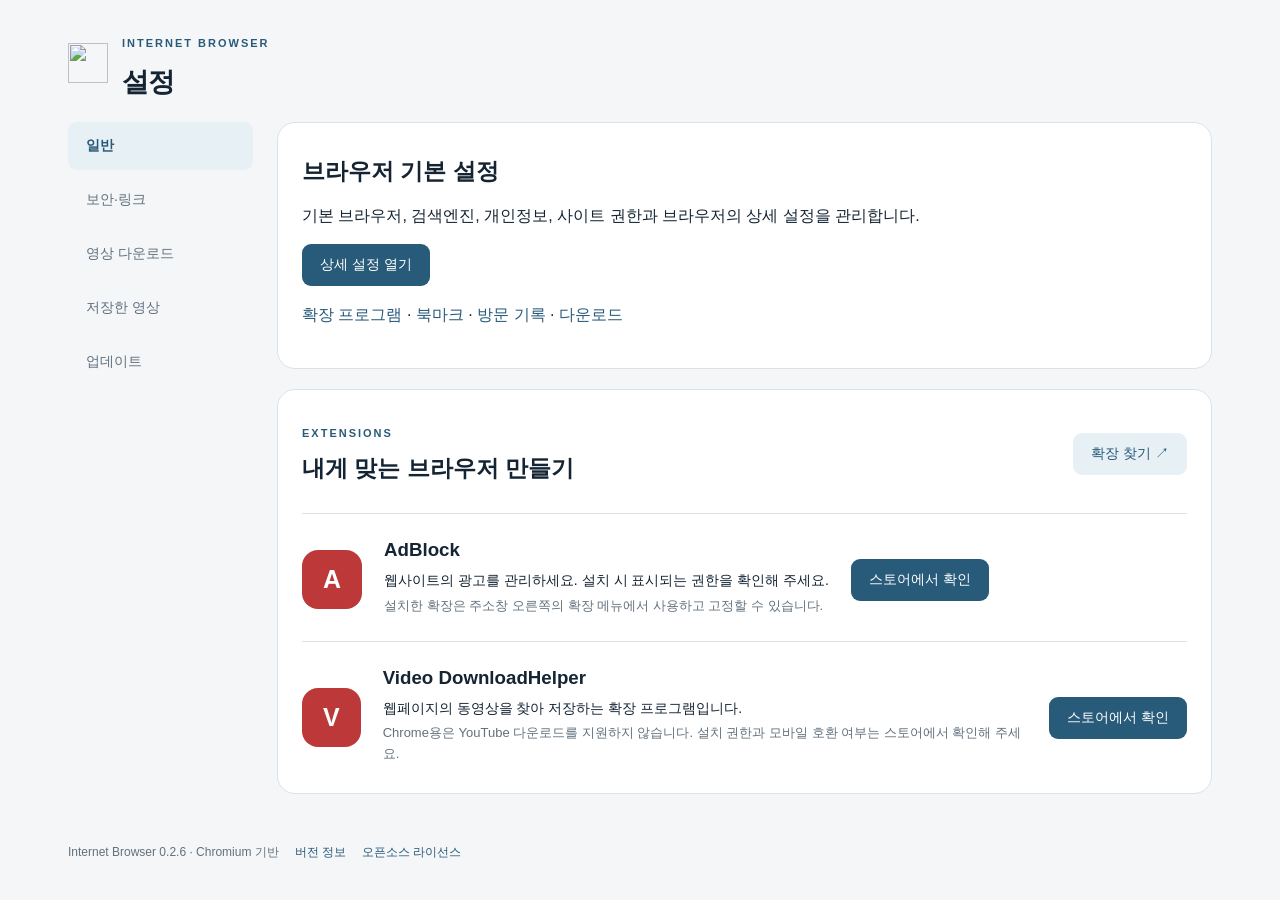
==== commit 486ac183: "v0.2.6: Android background playback, settings crash fix, release notes - Android "상세 설정" now opens C" ====
--- a/native/chromium/windows/resources/index.html
+++ b/native/chromium/windows/resources/index.html
@@ -106,6 +106,6 @@
   </section>
   </div>
   </div></div>
-  <footer>Internet Browser 0.2.5 · Chromium 기반 <a href="chrome://version/">버전 정보</a> <a href="licenses.html">오픈소스 라이선스</a></footer>
+  <footer>Internet Browser 0.2.6 · Chromium 기반 <a href="chrome://version/">버전 정보</a> <a href="licenses.html">오픈소스 라이선스</a></footer>
 </main><script type="module" src="app.js"></script>
 </body></html>
